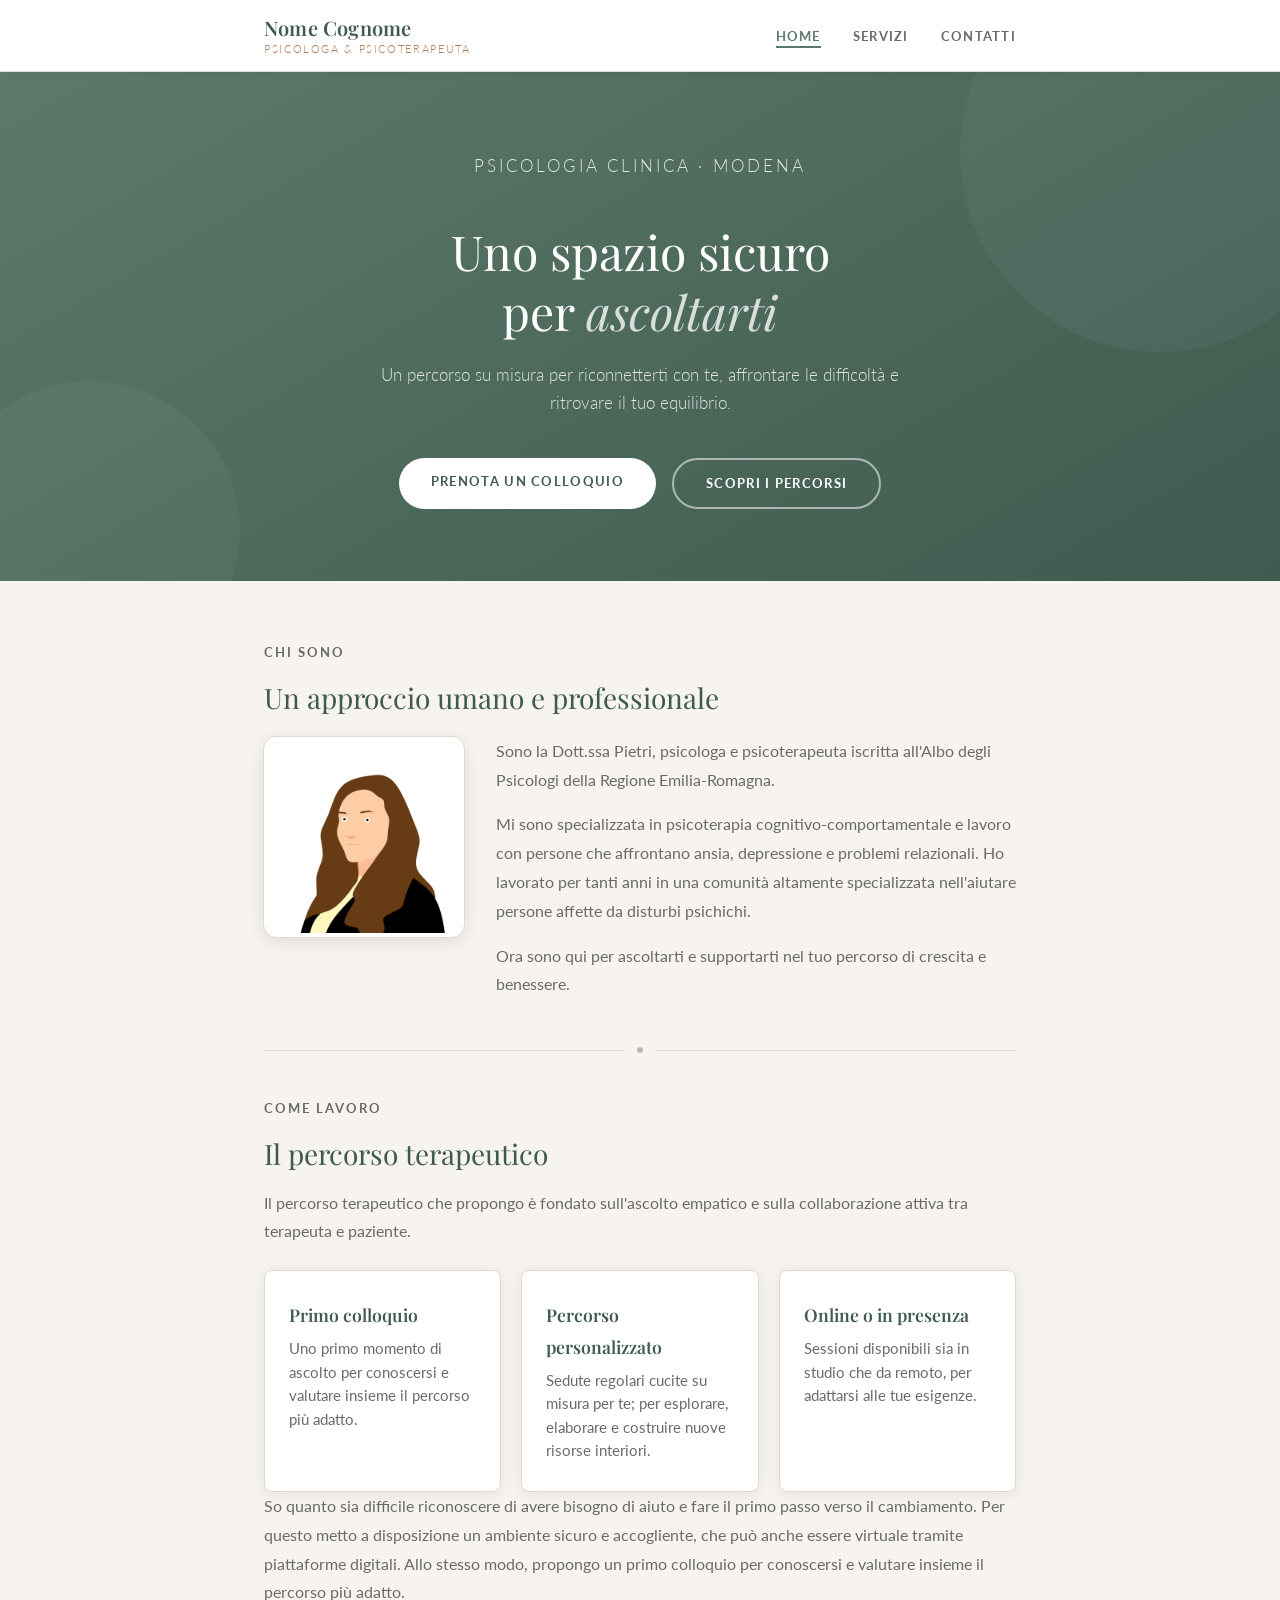
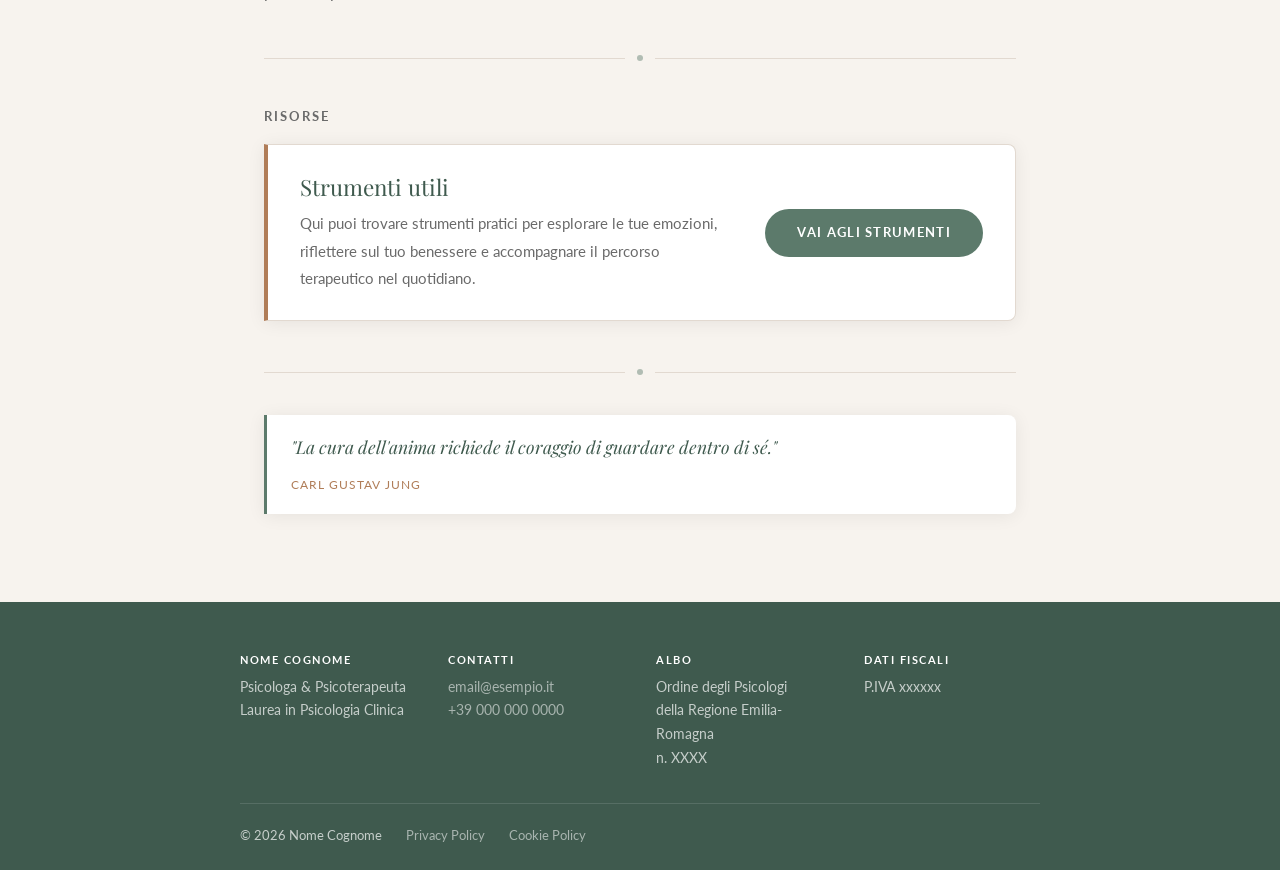
==== index.html @ 83c9af96 "Rename home.html to index.html for GitHub Pages compatibility Co-Authored-By: Claude Sonnet 4.6 <nor" ====
<!DOCTYPE html>
<html lang="it">
<head>
  <meta charset="UTF-8" />
  <meta name="viewport" content="width=device-width, initial-scale=1.0" />
  <title>Nome Cognome – Psicologa</title>
  <link rel="stylesheet" href="graphics/style.css" />
</head>
<body>

  <div id="site-header"></div>

  <!-- ═══════════ HERO ═══════════ -->
  <section class="hero">
    <div class="hero-inner">
      <p class="hero-eyebrow">Psicologia Clinica · Modena</p>
      <h1>Uno spazio sicuro<br>per <em>ascoltarti</em></h1>
      <p>Un percorso su misura per riconnetterti con te, affrontare le difficoltà e ritrovare il tuo equilibrio.</p>
      <div class="btn-group">
        <a href="contatti.html" class="btn btn-light">Prenota un colloquio</a>
        <a href="servizi.html"  class="btn btn-outline">Scopri i percorsi</a>
      </div>
    </div>
  </section>

  <!-- ═══════════ MAIN ═══════════ -->
  <main>

    <div class="section">
      <p class="section-label">Chi sono</p>
      <h2>Un approccio umano e professionale</h2>
      <div class="bio-layout">
        <div class="bio-photo">
          <img src="graphics/profilepic.jpg" alt="Nome Cognome – Psicologa" />
        </div>
        <div>
          <p>Sono la Dott.ssa Pietri, psicologa e psicoterapeuta iscritta all'Albo degli Psicologi della Regione Emilia-Romagna.</p>
          <p>Mi sono specializzata in psicoterapia cognitivo-comportamentale e lavoro con persone che affrontano ansia, depressione e problemi relazionali. Ho lavorato per tanti anni in una comunità altamente specializzata nell'aiutare persone affette da disturbi psichichi.</p>
          <p>Ora sono qui per ascoltarti e supportarti nel tuo percorso di crescita e benessere.</p>
        </div>
      </div>
    </div>

    <div class="divider"><span class="divider-dot"></span></div>

    <div class="section">
      <p class="section-label">Come lavoro</p>
      <h2>Il percorso terapeutico</h2>

      <p>Il percorso terapeutico che propongo è fondato sull'ascolto empatico e sulla collaborazione attiva tra terapeuta e paziente.</p>

      <div class="card-grid">
        <div class="card">
          <h3>Primo colloquio</h3>
          <p>Uno primo momento di ascolto per conoscersi e valutare insieme il percorso più adatto.</p>
        </div>
        <div class="card">
          <h3>Percorso personalizzato</h3>
          <p>Sedute regolari cucite su misura per te; per esplorare, elaborare e costruire nuove risorse interiori.</p>
        </div>
        <div class="card">
          <h3>Online o in presenza</h3>
          <p>Sessioni disponibili sia in studio che da remoto, per adattarsi alle tue esigenze.</p>
        </div>
      </div>

      <p>So quanto sia difficile riconoscere di avere bisogno di aiuto e fare il primo passo verso il cambiamento. Per questo metto a disposizione un ambiente sicuro e accogliente, che può anche essere virtuale tramite piattaforme digitali. Allo stesso modo, propongo un primo colloquio per conoscersi e valutare insieme il percorso più adatto.</p>
    </div>

    <div class="divider"><span class="divider-dot"></span></div>

    <div class="section">
      <p class="section-label">Risorse</p>
      <div class="highlight-box">
        <div class="highlight-box-text">
          <h2>Strumenti utili</h2>
          <p>Qui puoi trovare strumenti pratici per esplorare le tue emozioni, riflettere sul tuo benessere e accompagnare il percorso terapeutico nel quotidiano.</p>
        </div>
        <a href="utilities.html" class="btn btn-sage">Vai agli strumenti</a>
      </div>
    </div>

    <div class="divider"><span class="divider-dot"></span></div>

    <div class="quote">
      <p>"La cura dell'anima richiede il coraggio di guardare dentro di sé."</p>
      <cite>Carl Gustav Jung</cite>
    </div>

  </main>

  <div id="site-footer"></div>

  <script src="js/config.js" defer></script>
  <script src="js/main.js" defer></script>
</body>
</html>
---- graphics/style.css ----
/* ═══════════════════════════════════════════════
   IMPORT FONT  (Google Fonts)
═══════════════════════════════════════════════ */
@import url('https://fonts.googleapis.com/css2?family=Playfair+Display:ital,wght@0,400;0,600;1,400&family=Lato:wght@300;400;700&display=swap');

/* ═══════════════════════════════════════════════
   VARIABILI
═══════════════════════════════════════════════ */
:root {
  /* Colori */
  --sage:          #5C7A6B;
  --sage-dark:     #3F5A4E;
  --sage-light:    #EBF0EC;
  --terracotta:    #B07D58;
  --cream:         #F7F3EE;
  --white:         #FFFFFF;
  --dark:          #2B2B2B;
  --mid:           #6A6A6A;
  --border:        #E2D9D0;

  /* Font */
  --font-heading: 'Playfair Display', Georgia, serif;
  --font-body:    'Lato', 'Helvetica Neue', Arial, sans-serif;

  /* Layout */
  --max-w:   800px;
  --radius:  8px;
  --shadow:  0 2px 18px rgba(0, 0, 0, 0.07);
}

/* ═══════════════════════════════════════════════
   RESET & BASE
═══════════════════════════════════════════════ */
*, *::before, *::after {
  box-sizing: border-box;
  margin: 0;
  padding: 0;
}

html { scroll-behavior: smooth; }

body {
  font-family: var(--font-body);
  font-size: 1rem;
  line-height: 1.8;
  color: var(--dark);
  background-color: var(--cream);
  min-height: 100vh;
  display: flex;
  flex-direction: column;
}

img { max-width: 100%; height: auto; display: block; }

a {
  color: var(--sage-dark);
  transition: color 0.2s;
}
a:hover { color: var(--terracotta); }

/* ═══════════════════════════════════════════════
   HEADER
═══════════════════════════════════════════════ */
header {
  position: sticky;
  top: 0;
  z-index: 200;
  background: var(--white);
  border-bottom: 1px solid var(--border);
  box-shadow: 0 1px 10px rgba(0, 0, 0, 0.05);
}

.header-inner {
  display: flex;
  align-items: center;
  justify-content: space-between;
  max-width: var(--max-w);
  margin: 0 auto;
  padding: 1rem 1.5rem;
  position: relative;
}

.site-name {
  font-family: var(--font-heading);
  font-size: 1.25rem;
  font-weight: 600;
  text-decoration: none;
  color: var(--sage-dark);
  letter-spacing: 0.01em;
  line-height: 1.2;
}

.site-name .site-name-sub {
  display: block;
  font-family: var(--font-body);
  font-size: 0.68rem;
  font-weight: 300;
  letter-spacing: 0.15em;
  text-transform: uppercase;
  color: var(--terracotta);
  margin-top: 2px;
}

/* ═══════════════════════════════════════════════
   NAVIGAZIONE
═══════════════════════════════════════════════ */
.nav-toggle {
  display: none;
  background: none;
  border: none;
  cursor: pointer;
  color: var(--dark);
  font-size: 1.4rem;
  line-height: 1;
  padding: 0.3rem 0.5rem;
  border-radius: 4px;
  transition: background 0.2s;
}
.nav-toggle:hover { background: var(--sage-light); }

nav ul {
  list-style: none;
  display: flex;
  gap: 2rem;
}

nav a {
  text-decoration: none;
  color: var(--mid);
  font-size: 0.8rem;
  font-weight: 700;
  letter-spacing: 0.1em;
  text-transform: uppercase;
  padding-bottom: 2px;
  border-bottom: 2px solid transparent;
  transition: color 0.2s, border-color 0.2s;
}

nav a:hover {
  color: var(--sage);
  border-color: var(--sage-light);
}

nav a.active {
  color: var(--sage);
  border-color: var(--sage);
}

/* ═══════════════════════════════════════════════
   MOBILE NAV
═══════════════════════════════════════════════ */
@media (max-width: 620px) {
  .nav-toggle { display: block; }

  nav {
    display: none;
    position: absolute;
    top: 100%;
    left: 0;
    right: 0;
    background: var(--white);
    border-top: 1px solid var(--border);
    border-bottom: 2px solid var(--sage-light);
    box-shadow: 0 6px 20px rgba(0, 0, 0, 0.08);
  }

  nav.open { display: block; }

  nav ul {
    flex-direction: column;
    gap: 0;
  }

  nav ul li a {
    display: block;
    padding: 1rem 1.5rem;
    border-bottom: 1px solid var(--border);
    border-left: none;
  }

  nav ul li:last-child a { border-bottom: none; }
}

/* ═══════════════════════════════════════════════
   HERO
═══════════════════════════════════════════════ */
.hero {
  background: linear-gradient(150deg, var(--sage) 0%, var(--sage-dark) 100%);
  color: var(--white);
  padding: 5rem 1.5rem 4.5rem;
  text-align: center;
  position: relative;
  overflow: hidden;
}

/* Cerchi decorativi in CSS, senza immagini */
.hero::before,
.hero::after {
  content: '';
  position: absolute;
  border-radius: 50%;
  background: rgba(255, 255, 255, 0.04);
  pointer-events: none;
}
.hero::before {
  width: 400px;
  height: 400px;
  top: -120px;
  right: -80px;
}
.hero::after {
  width: 300px;
  height: 300px;
  bottom: -100px;
  left: -60px;
}

.hero-inner {
  max-width: var(--max-w);
  margin: 0 auto;
  position: relative;
  z-index: 1;
}

.hero-eyebrow {
  display: inline-block;
  font-size: 0.72rem;
  font-weight: 700;
  letter-spacing: 0.18em;
  text-transform: uppercase;
  color: rgba(255, 255, 255, 0.65);
  margin-bottom: 1rem;
}

.hero h1 {
  font-family: var(--font-heading);
  font-size: clamp(2rem, 5vw, 3rem);
  font-weight: 400;
  line-height: 1.25;
  margin-bottom: 1.25rem;
  color: var(--white);
}

.hero h1 em {
  font-style: italic;
  color: rgba(255, 255, 255, 0.78);
}

.hero p {
  font-size: 1.05rem;
  font-weight: 300;
  line-height: 1.7;
  color: rgba(255, 255, 255, 0.82);
  max-width: 520px;
  margin: 0 auto 2.5rem;
}

/* Bottoni */
.btn-group {
  display: flex;
  gap: 1rem;
  justify-content: center;
  flex-wrap: wrap;
}

.btn {
  display: inline-block;
  padding: 0.75rem 2rem;
  border-radius: 50px;
  font-family: var(--font-body);
  font-size: 0.82rem;
  font-weight: 700;
  letter-spacing: 0.1em;
  text-transform: uppercase;
  text-decoration: none;
  transition: transform 0.2s, box-shadow 0.2s, background 0.2s;
}
.btn:hover {
  transform: translateY(-2px);
  box-shadow: 0 6px 20px rgba(0, 0, 0, 0.18);
}

.btn-light {
  background: var(--white);
  color: var(--sage-dark);
}
.btn-light:hover { color: var(--sage-dark); background: var(--cream); }

.btn-outline {
  background: transparent;
  color: var(--white);
  border: 2px solid rgba(255, 255, 255, 0.55);
}
.btn-outline:hover { color: var(--white); border-color: var(--white); }

/* ═══════════════════════════════════════════════
   MAIN CONTENT
═══════════════════════════════════════════════ */
main {
  flex: 1;
  padding: 3.5rem 1.5rem;
  max-width: var(--max-w);
  width: 100%;
  margin: 0 auto;
}

/* Sezione */
.section { margin-bottom: 3rem; }

.section-label {
  display: inline-block;
  font-size: 0.8rem;
  font-weight: 700;
  letter-spacing: 0.16em;
  text-transform: uppercase;
  color: var(--terracotta);
  margin-bottom: 0.4rem;
}

.section h2 {
  font-family: var(--font-heading);
  font-size: 1.75rem;
  font-weight: 400;
  line-height: 1.3;
  color: var(--sage-dark);
  margin-bottom: 1rem;
}

.section p {
  color: var(--mid);
  margin-bottom: 1rem;
}

.section p:last-child { margin-bottom: 0; }

/* Divisore decorativo */
.divider {
  display: flex;
  align-items: center;
  gap: 0.75rem;
  margin: 2.5rem 0;
}

.divider::before,
.divider::after {
  content: '';
  flex: 1;
  height: 1px;
  background: var(--border);
}

.divider-dot {
  width: 6px;
  height: 6px;
  border-radius: 50%;
  background: var(--sage);
  opacity: 0.45;
}

/* Card griglia */
.card-grid {
  display: grid;
  grid-template-columns: repeat(auto-fit, minmax(210px, 1fr));
  gap: 1.25rem;
  margin-top: 1.5rem;
}

.card {
  background: var(--white);
  border: 1px solid var(--border);
  border-radius: var(--radius);
  padding: 1.75rem 1.5rem;
  box-shadow: var(--shadow);
  transition: transform 0.2s, box-shadow 0.2s;
}

.card:hover {
  transform: translateY(-3px);
  box-shadow: 0 6px 24px rgba(0, 0, 0, 0.1);
}

.card-icon {
  font-size: 1.6rem;
  margin-bottom: 0.75rem;
  line-height: 1;
}

.card h3 {
  font-family: var(--font-heading);
  font-size: 1.1rem;
  font-weight: 600;
  color: var(--sage-dark);
  margin-bottom: 0.4rem;
}

.card p {
  color: var(--mid);
  font-size: 0.92rem;
  line-height: 1.6;
  margin-bottom: 0;
}

/* Quote / citazione */
.quote {
  border-left: 3px solid var(--sage);
  margin: 2rem 0;
  padding: 1rem 1.5rem;
  background: var(--white);
  border-radius: 0 var(--radius) var(--radius) 0;
  box-shadow: var(--shadow);
}

.quote p {
  font-family: var(--font-heading);
  font-size: 1.1rem;
  font-style: italic;
  color: var(--sage-dark);
  margin-bottom: 0.4rem;
}

.quote cite {
  font-size: 0.78rem;
  letter-spacing: 0.08em;
  color: var(--terracotta);
  text-transform: uppercase;
  font-style: normal;
}

/* ═══════════════════════════════════════════════
   FOOTER
═══════════════════════════════════════════════ */
footer {
  background: var(--sage-dark);
  color: rgba(255, 255, 255, 0.7);
  font-size: 0.85rem;
  line-height: 1.75;
  padding: 3rem 1.5rem 1.5rem;
}

.footer-grid {
  display: grid;
  grid-template-columns: repeat(auto-fit, minmax(160px, 1fr));
  gap: 2rem;
  max-width: var(--max-w);
  margin: 0 auto 2rem;
}

.footer-grid strong {
  display: block;
  margin-bottom: 0.4rem;
  color: var(--white);
  font-size: 0.68rem;
  font-weight: 700;
  letter-spacing: 0.14em;
  text-transform: uppercase;
}

.footer-bottom {
  max-width: var(--max-w);
  margin: 0 auto;
  border-top: 1px solid rgba(255, 255, 255, 0.12);
  padding-top: 1.25rem;
  display: flex;
  flex-wrap: wrap;
  gap: 0.4rem 1.5rem;
  align-items: center;
  font-size: 0.8rem;
}

footer a {
  color: rgba(255, 255, 255, 0.55);
  text-decoration: none;
}
footer a:hover { color: var(--white); }

/* ═══════════════════════════════════════════════
   BIO CON FOTO  (sezione Chi sono)
═══════════════════════════════════════════════ */
.bio-layout {
  display: grid;
  grid-template-columns: 200px 1fr;
  gap: 2rem;
  align-items: start;
  margin-top: 1.25rem;
}

.bio-photo img {
  width: 100%;
  border-radius: 12px;
  box-shadow: 0 4px 20px rgba(0, 0, 0, 0.1);
  border: 4px solid var(--white);
  outline: 1px solid var(--border);
  display: block;
}

@media (max-width: 580px) {
  .bio-layout {
    grid-template-columns: 1fr;
  }
  .bio-photo {
    max-width: 160px;
    margin: 0 auto;
  }
}

/* ═══════════════════════════════════════════════
   HIGHLIGHT BOX  (strumenti utili e simili)
═══════════════════════════════════════════════ */
.highlight-box {
  background: var(--white);
  border: 1px solid var(--border);
  border-left: 4px solid var(--terracotta);
  border-radius: 0 var(--radius) var(--radius) 0;
  padding: 1.75rem 2rem;
  box-shadow: var(--shadow);
  display: flex;
  align-items: center;
  justify-content: space-between;
  gap: 1.5rem 2rem;
  flex-wrap: wrap;
}

.highlight-box-text { flex: 1; min-width: 200px; }

.highlight-box-text .section-label { margin-bottom: 0.3rem; }

.highlight-box-text h2 {
  font-family: var(--font-heading);
  font-size: 1.4rem;
  font-weight: 400;
  color: var(--sage-dark);
  margin-bottom: 0.5rem;
}

.highlight-box-text p {
  color: var(--mid);
  font-size: 0.95rem;
  margin: 0;
}

/* ═══════════════════════════════════════════════
   PAGE HEADER  (pagine interne — no hero grande)
═══════════════════════════════════════════════ */
.page-header {
  background: linear-gradient(150deg, var(--sage) 0%, var(--sage-dark) 100%);
  color: var(--white);
  padding: 3rem 1.5rem 2.5rem;
  text-align: center;
}

.page-header-inner {
  max-width: var(--max-w);
  margin: 0 auto;
}

.page-header .hero-eyebrow {
  color: rgba(255, 255, 255, 0.6);
  margin-bottom: 0.6rem;
}

.page-header h1 {
  font-family: var(--font-heading);
  font-size: clamp(1.7rem, 4vw, 2.4rem);
  font-weight: 400;
  color: var(--white);
  line-height: 1.25;
  margin-bottom: 0.6rem;
}

.page-header p {
  color: rgba(255, 255, 255, 0.72);
  font-size: 0.98rem;
  font-weight: 300;
  max-width: 480px;
  margin: 0 auto;
}

/* ═══════════════════════════════════════════════
   CONTATTI — layout a due colonne
═══════════════════════════════════════════════ */
.contact-layout {
  display: grid;
  grid-template-columns: 1fr 1.5fr;
  gap: 3rem;
  align-items: start;
}

.contact-block { margin-bottom: 2.5rem; }
.contact-block:last-child { margin-bottom: 0; }

.contact-block h2 {
  font-family: var(--font-heading);
  font-size: 1.3rem;
  font-weight: 400;
  color: var(--sage-dark);
  margin-bottom: 1.25rem;
}

.contact-item {
  display: flex;
  gap: 1rem;
  align-items: flex-start;
  margin-bottom: 1.25rem;
}
.contact-item:last-child { margin-bottom: 0; }

.contact-icon {
  width: 2.4rem;
  height: 2.4rem;
  border-radius: 50%;
  background: var(--sage-light);
  display: flex;
  align-items: center;
  justify-content: center;
  flex-shrink: 0;
  font-size: 1rem;
  color: var(--sage-dark);
}

.contact-body strong {
  display: block;
  font-size: 0.68rem;
  font-weight: 700;
  letter-spacing: 0.13em;
  text-transform: uppercase;
  color: var(--terracotta);
  margin-bottom: 0.15rem;
}

.contact-body a {
  color: var(--dark);
  text-decoration: none;
  font-size: 1rem;
  line-height: 1.5;
}
.contact-body a:hover { color: var(--sage-dark); }

.contact-body span {
  color: var(--dark);
  font-size: 1rem;
  line-height: 1.5;
  display: block;
}

/* Tabella orari */
.hours-list {
  list-style: none;
  font-size: 0.92rem;
}

.hours-list li {
  display: flex;
  justify-content: space-between;
  align-items: center;
  padding: 0.45rem 0;
  border-bottom: 1px solid var(--border);
  color: var(--mid);
}
.hours-list li:last-child { border-bottom: none; }

.hours-list li .day {
  color: var(--dark);
  font-weight: 700;
}

.hours-list li .closed {
  color: var(--border);
  font-style: italic;
}

/* Mappa */
.map-wrap {
  border-radius: var(--radius);
  overflow: hidden;
  border: 1px solid var(--border);
  box-shadow: var(--shadow);
  position: sticky;
  top: 5rem;
}

.map-wrap iframe {
  display: block;
  width: 100%;
  height: 420px;
  border: none;
}

/* Nota sotto la mappa */
.map-note {
  padding: 0.75rem 1rem;
  background: var(--white);
  font-size: 0.8rem;
  color: var(--mid);
  border-top: 1px solid var(--border);
  line-height: 1.5;
}

.map-note a { color: var(--sage-dark); }

/* ═══════════════════════════════════════════════
   SERVIZI — card dettagliate
═══════════════════════════════════════════════ */
.service-grid {
  display: grid;
  grid-template-columns: repeat(auto-fit, minmax(300px, 1fr));
  gap: 1.5rem;
  margin-top: 1.75rem;
}

.service-card {
  background: var(--white);
  border: 1px solid var(--border);
  border-radius: var(--radius);
  box-shadow: var(--shadow);
  display: flex;
  flex-direction: column;
  transition: transform 0.2s, box-shadow 0.2s;
  overflow: hidden;
}

.service-card:hover {
  transform: translateY(-3px);
  box-shadow: 0 8px 28px rgba(0, 0, 0, 0.1);
}

/* Banda colorata in cima alla card */
.service-card-top {
  background: linear-gradient(135deg, var(--sage) 0%, var(--sage-dark) 100%);
  padding: 1.5rem 1.5rem 1.25rem;
}

.service-card-icon {
  font-size: 1.8rem;
  line-height: 1;
  margin-bottom: 0.6rem;
}

.service-card-top h3 {
  font-family: var(--font-heading);
  font-size: 1.2rem;
  font-weight: 600;
  color: var(--white);
  margin-bottom: 0;
}

/* Corpo della card */
.service-card-body {
  padding: 1.25rem 1.5rem;
  flex: 1;
  display: flex;
  flex-direction: column;
  gap: 1rem;
}

.service-card-body p {
  color: var(--mid);
  font-size: 0.94rem;
  line-height: 1.7;
  margin: 0;
  flex: 1;
}

/* Tags
   Per aggiungere un tag: <span class="tag tag--[forma] tag--[colore]">
   Forme:  tag--pill (categoria persone)  |  tag--rect (categoria modalità)
   Colori: tag--sage  |  tag--rose  |  tag--amber
   I colori sono riutilizzabili tra categorie diverse. */
.service-tags {
  display: flex;
  flex-wrap: wrap;
  gap: 0.4rem;
}

.tag {
  display: inline-block;
  font-size: 0.68rem;
  font-weight: 700;
  letter-spacing: 0.1em;
  text-transform: uppercase;
  padding: 0.2rem 0.65rem;
}

/* Forme */
.tag--pill { border-radius: 50px; }
.tag--rect { border-radius: 4px; }

/* Colori */
.tag--sage  { background: var(--sage-light); color: var(--sage-dark); }
.tag--rose  { background: #EDE0EC;           color: #7A3D6B; }
.tag--amber { background: #F5EBE0;           color: var(--terracotta); }

/* Filtri servizi */
.service-filters {
  display: flex;
  flex-wrap: wrap;
  gap: 1.5rem;
  margin-bottom: 2rem;
}

.filter-group {
  display: flex;
  flex-direction: column;
  gap: 0.5rem;
}

.filter-label {
  font-size: 0.65rem;
  font-weight: 700;
  letter-spacing: 0.12em;
  text-transform: uppercase;
  color: var(--sage-dark);
  opacity: 0.55;
}

.filter-buttons {
  display: flex;
  flex-wrap: wrap;
  gap: 0.35rem;
}

.filter-btn {
  font-size: 0.68rem;
  font-weight: 700;
  letter-spacing: 0.1em;
  text-transform: uppercase;
  padding: 0.25rem 0.75rem;
  border: none;
  cursor: pointer;
  opacity: 0.3;
  transition: opacity 0.15s;
}

.filter-btn.active { opacity: 1; }

/* Striscia metadati in fondo */
.service-meta {
  display: flex;
  flex-wrap: wrap;
  gap: 0.5rem 1.25rem;
  padding: 0.9rem 1.5rem;
  border-top: 1px solid var(--border);
  background: var(--cream);
}

.service-meta-item {
  font-size: 0.78rem;
  color: var(--mid);
  display: flex;
  align-items: center;
  gap: 0.3rem;
}

.service-meta-item strong {
  color: var(--dark);
  font-weight: 700;
}

/* Sezione CTA finale */
.cta-section {
  background: var(--sage-light);
  border: 1px solid var(--border);
  border-radius: var(--radius);
  padding: 2.5rem 2rem;
  text-align: center;
  margin-top: 3rem;
}

.cta-section h2 {
  font-family: var(--font-heading);
  font-size: 1.6rem;
  font-weight: 400;
  color: var(--sage-dark);
  margin-bottom: 0.75rem;
}

.cta-section p {
  color: var(--mid);
  margin-bottom: 1.5rem;
  max-width: 460px;
  margin-left: auto;
  margin-right: auto;
}

.btn-sage {
  background: var(--sage);
  color: var(--white);
}
.btn-sage:hover {
  background: var(--sage-dark);
  color: var(--white);
}

/* ═══════════════════════════════════════════════
   RESPONSIVE PICCOLI AGGIUSTAMENTI
═══════════════════════════════════════════════ */
@media (max-width: 620px) {
  .contact-layout {
    grid-template-columns: 1fr;
    gap: 2rem;
  }

  .map-wrap { position: static; }
  .map-wrap iframe { height: 280px; }
}

@media (max-width: 480px) {
  .hero        { padding: 3.5rem 1.25rem 3rem; }
  .page-header { padding: 2.5rem 1.25rem 2rem; }
  main         { padding: 2.5rem 1.25rem; }
  footer       { padding: 2.5rem 1.25rem 1.25rem; }

  .section h2  { font-size: 1.5rem; }
}

/* ═══════════════════════════════════════════════
   MOOD METER  (utilities.html)
═══════════════════════════════════════════════ */

/* Barra controlli */
.mm-controls {
  display: flex;
  align-items: center;
  justify-content: space-between;
  flex-wrap: wrap;
  gap: 0.75rem;
  margin: 1.25rem 0 0.5rem;
}

.mm-ctrl-group {
  display: flex;
  align-items: center;
  gap: 0.4rem;
}

.mm-ctrl-btn {
  display: inline-flex;
  align-items: center;
  justify-content: center;
  height: 2.1rem;
  min-width: 2.1rem;
  padding: 0 0.75rem;
  border: 1px solid var(--border);
  border-radius: var(--radius);
  background: var(--white);
  color: var(--dark);
  font-family: var(--font-body);
  font-size: 0.85rem;
  font-weight: 600;
  cursor: pointer;
  transition: background 0.15s, color 0.15s, border-color 0.15s;
  user-select: none;
}

.mm-ctrl-btn:hover {
  background: var(--sage-light);
  border-color: var(--sage);
  color: var(--sage-dark);
}

.mm-ctrl-btn.active {
  background: var(--sage);
  border-color: var(--sage-dark);
  color: var(--white);
}

.mm-hint {
  font-size: 0.78rem;
  color: var(--mid);
  font-style: italic;
}

/* Etichette asse */
.mm-axis-row {
  display: flex;
  align-items: center;
  justify-content: space-between;
  font-size: 0.72rem;
  color: var(--mid);
  letter-spacing: 0.06em;
  text-transform: uppercase;
  margin-bottom: 0.35rem;
}

.mm-axis-note {
  font-size: 0.68rem;
  color: var(--mid);
  margin-top: 0.4rem;
}

/* Stage — viewport pan/zoom */
.mm-stage-wrap {
  width: 100%;
  height: 62vw;
  max-height: 68vh;
  min-height: 260px;
  overflow: hidden;
  border-radius: var(--radius);
  border: 1px solid var(--border);
  box-shadow: var(--shadow);
  cursor: grab;
  touch-action: none;
  position: relative;
  background: var(--cream);
}

.mm-stage-wrap:active { cursor: grabbing; }

.mm-stage {
  position: absolute;
  top: 0;
  left: 0;
  transform-origin: 0 0;
  will-change: transform;
}

/* Griglia 10×10 */
.mm-grid {
  display: grid;
  grid-template-columns: repeat(10, 72px);
  grid-template-rows:    repeat(10, 72px);
  gap: 2px;
}

/* Singola cella */
.mm-cell {
  width: 72px;
  height: 72px;
  display: flex;
  align-items: center;
  justify-content: center;
  text-align: center;
  padding: 4px;
  border-radius: 4px;
  cursor: pointer;
  transition: filter 0.15s, transform 0.15s;
  box-sizing: border-box;
}

.mm-cell:hover {
  filter: brightness(1.12);
  transform: scale(1.07);
  z-index: 2;
  position: relative;
}

.mm-cell-name {
  font-family: var(--font-body);
  font-size: 0.58rem;
  font-weight: 700;
  letter-spacing: 0.01em;
  line-height: 1.2;
  color: rgba(255, 255, 255, 0.93);
  text-shadow: 0 1px 2px rgba(0, 0, 0, 0.28);
  pointer-events: none;
  word-break: break-word;
  hyphens: auto;
}

/* Legenda quadranti */
.mm-legend {
  display: grid;
  grid-template-columns: 1fr 1fr;
  gap: 0.5rem;
  margin-top: 1rem;
  font-size: 0.8rem;
}

.mm-legend-item {
  display: flex;
  align-items: center;
  gap: 0.5rem;
  color: var(--mid);
}

.mm-legend-swatch {
  width: 14px;
  height: 14px;
  border-radius: 3px;
  flex-shrink: 0;
}

.mm-legend-swatch-red    { background: linear-gradient(135deg, rgb(228,124,118) 0%, rgb(200, 40, 30) 100%); }
.mm-legend-swatch-yellow { background: linear-gradient(135deg, rgb(238,196, 94) 0%, rgb(230,170, 25) 100%); }
.mm-legend-swatch-blue   { background: linear-gradient(135deg, rgb(112,133,196) 0%, rgb( 50, 80,170) 100%); }
.mm-legend-swatch-green  { background: linear-gradient(135deg, rgb(108,175,129) 0%, rgb( 45,140, 75) 100%); }

/* ── Modale ── */
.mm-modal-overlay {
  display: none;
  position: fixed;
  inset: 0;
  background: rgba(0, 0, 0, 0.48);
  z-index: 900;
  align-items: center;
  justify-content: center;
  padding: 1.5rem;
}

.mm-modal-overlay.open { display: flex; }

.mm-modal {
  background: var(--white);
  border-radius: var(--radius);
  box-shadow: 0 12px 40px rgba(0, 0, 0, 0.22);
  max-width: 420px;
  width: 100%;
  overflow: hidden;
  animation: mmFadeUp 0.2s ease;
}

@keyframes mmFadeUp {
  from { opacity: 0; transform: translateY(14px); }
  to   { opacity: 1; transform: translateY(0); }
}

.mm-modal-header {
  padding: 1.25rem 1.5rem;
  display: flex;
  align-items: center;
  justify-content: space-between;
  gap: 1rem;
}

.mm-modal-header h3 {
  font-family: var(--font-heading);
  font-size: 1.3rem;
  font-weight: 600;
  color: var(--white);
  margin: 0;
  text-shadow: 0 1px 3px rgba(0, 0, 0, 0.2);
}

.mm-modal-close {
  background: rgba(255, 255, 255, 0.2);
  border: none;
  border-radius: 50%;
  width: 2rem;
  height: 2rem;
  cursor: pointer;
  font-size: 1rem;
  color: var(--white);
  display: flex;
  align-items: center;
  justify-content: center;
  flex-shrink: 0;
  transition: background 0.15s;
}

.mm-modal-close:hover { background: rgba(255, 255, 255, 0.35); }

.mm-modal-body {
  padding: 1.5rem;
}

.mm-modal-body p {
  color: var(--mid);
  font-size: 0.95rem;
  line-height: 1.75;
  margin: 0;
}

@media (max-width: 580px) {
  .mm-legend { grid-template-columns: 1fr; }
  .mm-hint   { display: none; }
}

/* ═══════════════════════════════════════════════
   RESPIRAZIONE GUIDATA  (utilities.html)
═══════════════════════════════════════════════ */

.breath-wrapper {
  display: flex;
  flex-direction: column;
  align-items: center;
  gap: 1.5rem;
  padding: 1.5rem 0 0.5rem;
}

/* Selezione pattern */
.breath-pattern-group {
  display: flex;
  gap: 0.5rem;
  flex-wrap: wrap;
  justify-content: center;
}

.breath-pattern-btn {
  font-size: 0.72rem;
  font-weight: 700;
  letter-spacing: 0.08em;
  text-transform: uppercase;
  padding: 0.35rem 1rem;
  border-radius: 50px;
  border: 1.5px solid var(--sage);
  background: transparent;
  color: var(--sage-dark);
  cursor: pointer;
  opacity: 0.45;
  transition: opacity 0.15s, background 0.15s;
}

.breath-pattern-btn.active {
  background: var(--sage-light);
  opacity: 1;
}

.breath-desc {
  font-size: 0.85rem;
  color: var(--mid);
  text-align: center;
  max-width: 320px;
  line-height: 1.6;
  background: var(--sage-light);
  border-radius: var(--radius);
  padding: 0.6rem 1rem;
}

/* Stage */
.breath-stage {
  position: relative;
  width: 220px;
  height: 220px;
  display: flex;
  align-items: center;
  justify-content: center;
}

/* Anello esterno pulsante */
.breath-ring {
  position: absolute;
  inset: 0;
  border-radius: 50%;
  border: 2px solid var(--sage);
  opacity: 0.2;
  transform: scale(1);
  transition: transform 0s, opacity 0s;
}

/* Cerchio principale */
.breath-circle {
  position: relative;
  z-index: 1;
  width: 120px;
  height: 120px;
  border-radius: 50%;
  background: var(--sage-light);
  display: flex;
  align-items: center;
  justify-content: center;
  transform: scale(1);
  transition: transform 0s ease-in-out, background 0.4s;
}

.breath-circle span {
  font-size: 0.8rem;
  font-weight: 700;
  letter-spacing: 0.08em;
  text-transform: uppercase;
  color: var(--sage-dark);
}

/* Testo istruzione */
.breath-instruction {
  font-size: 0.95rem;
  color: var(--mid);
  text-align: center;
  min-height: 1.5em;
}

/* Contatore cicli */
.breath-cycles {
  font-size: 0.75rem;
  color: var(--sage);
  letter-spacing: 0.06em;
  min-height: 1.2em;
}

/* ═══════════════════════════════════════════════
   TERMOMETRO DELL'ANSIA  (utilities.html)
═══════════════════════════════════════════════ */

.therm-wrapper {
  max-width: 560px;
}

.therm-layout {
  display: flex;
  align-items: flex-end;
  gap: 1.25rem;
  margin-bottom: 1.25rem;
}

/* Termometro grafico */
.therm-graphic {
  display: flex;
  flex-direction: column;
  align-items: center;
  flex-shrink: 0;
}

.therm-tube {
  width: 22px;
  height: 308px; /* fallback — overridden by JS based on level count */
  background: #EDE8E2;
  border-radius: 11px 11px 0 0;
  position: relative;
  overflow: hidden;
}

.therm-fill {
  position: absolute;
  bottom: 0;
  left: 0;
  right: 0;
  height: 0%;
  background: #4DA87A;
  transition: height 0.6s ease, background-color 0.5s ease;
}

.therm-bulb {
  width: 40px;
  height: 40px;
  border-radius: 50%;
  background: #EDE8E2;
  margin-top: -8px;
  transition: background-color 0.5s ease;
}

/* Lista livelli */
.therm-levels {
  display: flex;
  flex-direction: column-reverse; /* 0 in basso, 10 in cima */
}

.therm-level-btn {
  display: flex;
  align-items: center;
  gap: 0.6rem;
  height: 28px;
  padding: 0 0.6rem;
  border: none;
  background: transparent;
  cursor: pointer;
  border-radius: 4px;
  width: 100%;
  transition: background 0.12s;
}

.therm-level-btn:hover { background: #EDE8E2; }

.therm-level-num {
  font-size: 0.72rem;
  font-weight: 700;
  width: 1.1rem;
  text-align: right;
  flex-shrink: 0;
  color: var(--mid);
  transition: color 0.3s;
}

.therm-level-label {
  font-size: 0.8rem;
  color: var(--mid);
  transition: color 0.3s;
}

.therm-level-btn.active .therm-level-label {
  font-weight: 700;
}

/* Pannello descrizione */
.therm-info {
  background: var(--sage-light);
  border-radius: var(--radius);
  padding: 1.25rem 1.5rem;
  min-height: 90px;
  transition: background-color 0.5s ease;
}

.therm-info-title {
  font-family: var(--font-heading);
  font-size: 1.1rem;
  font-weight: 600;
  margin-bottom: 0.6rem;
}

.therm-info-body {
  font-size: 0.88rem;
  color: var(--mid);
  line-height: 1.65;
  margin-bottom: 0.25rem;
}

.therm-hint {
  font-size: 0.9rem;
  color: var(--mid);
  font-style: italic;
  margin: 0;
}
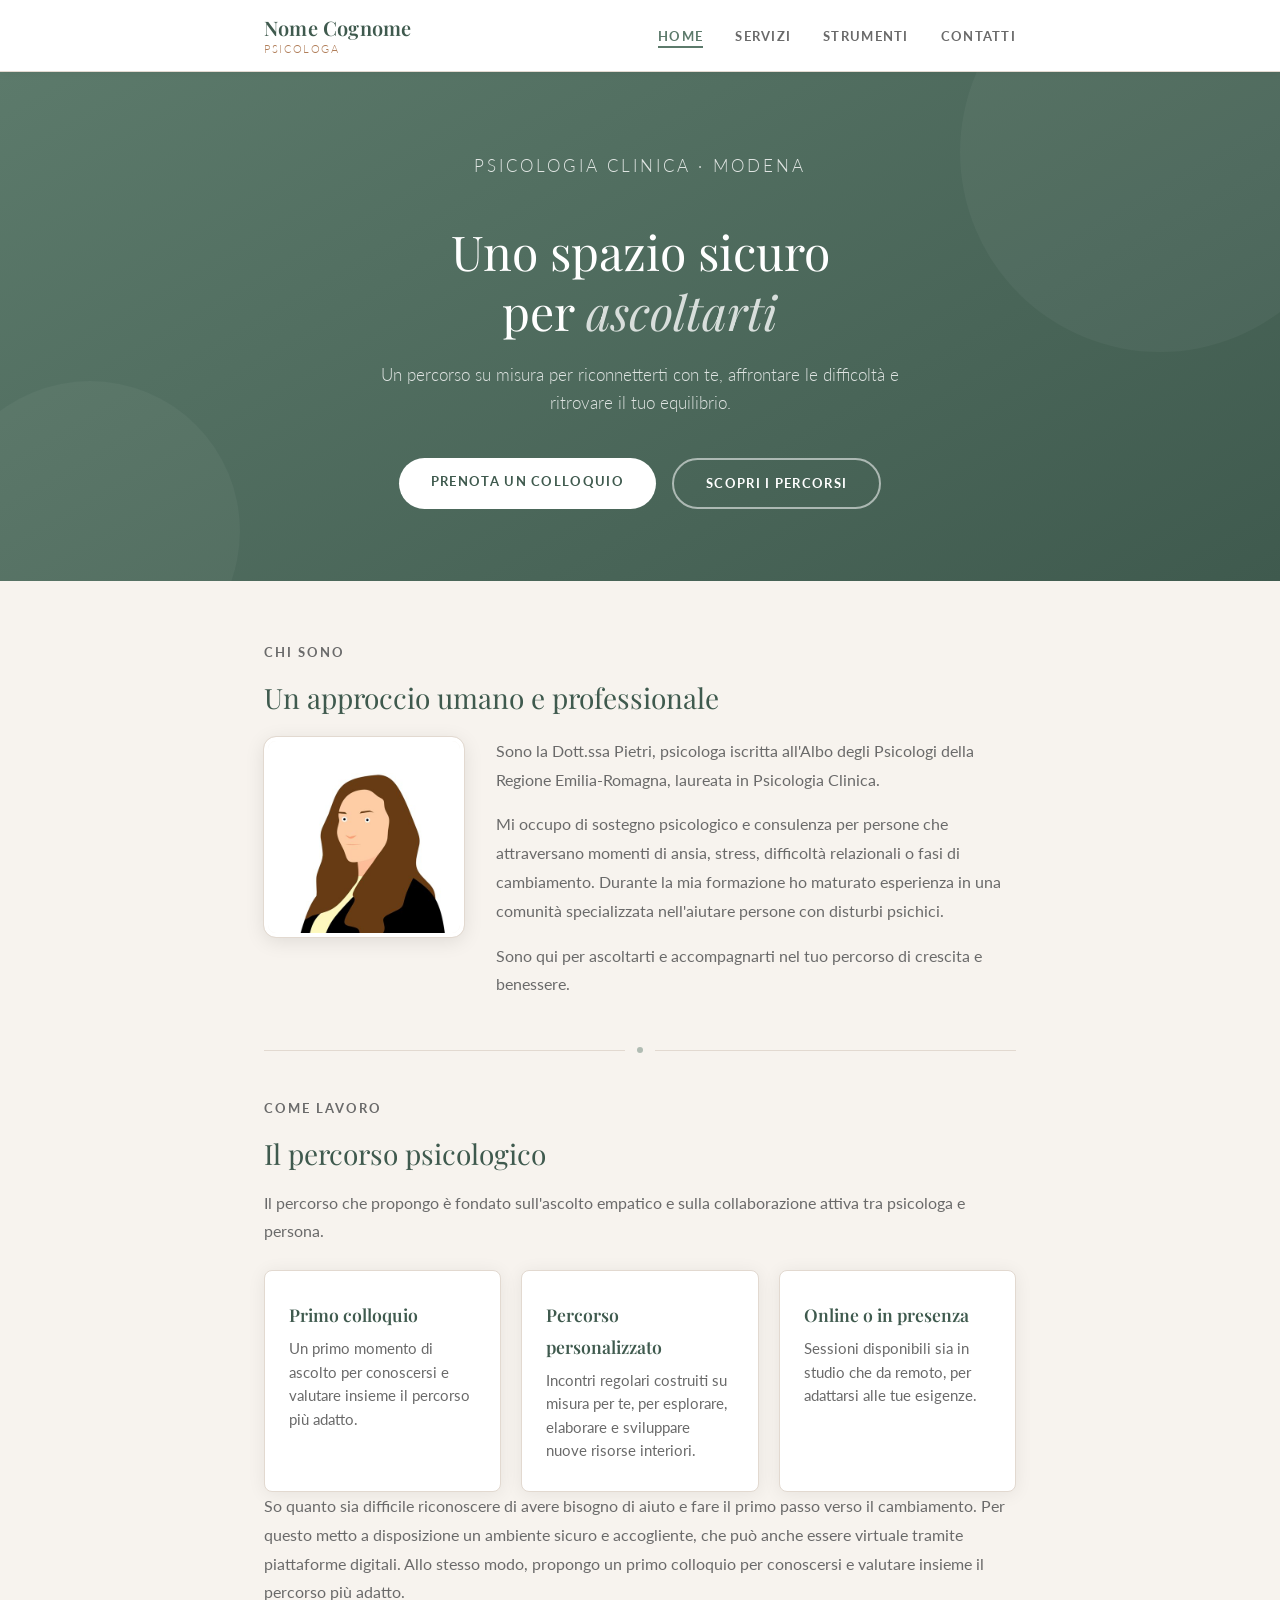
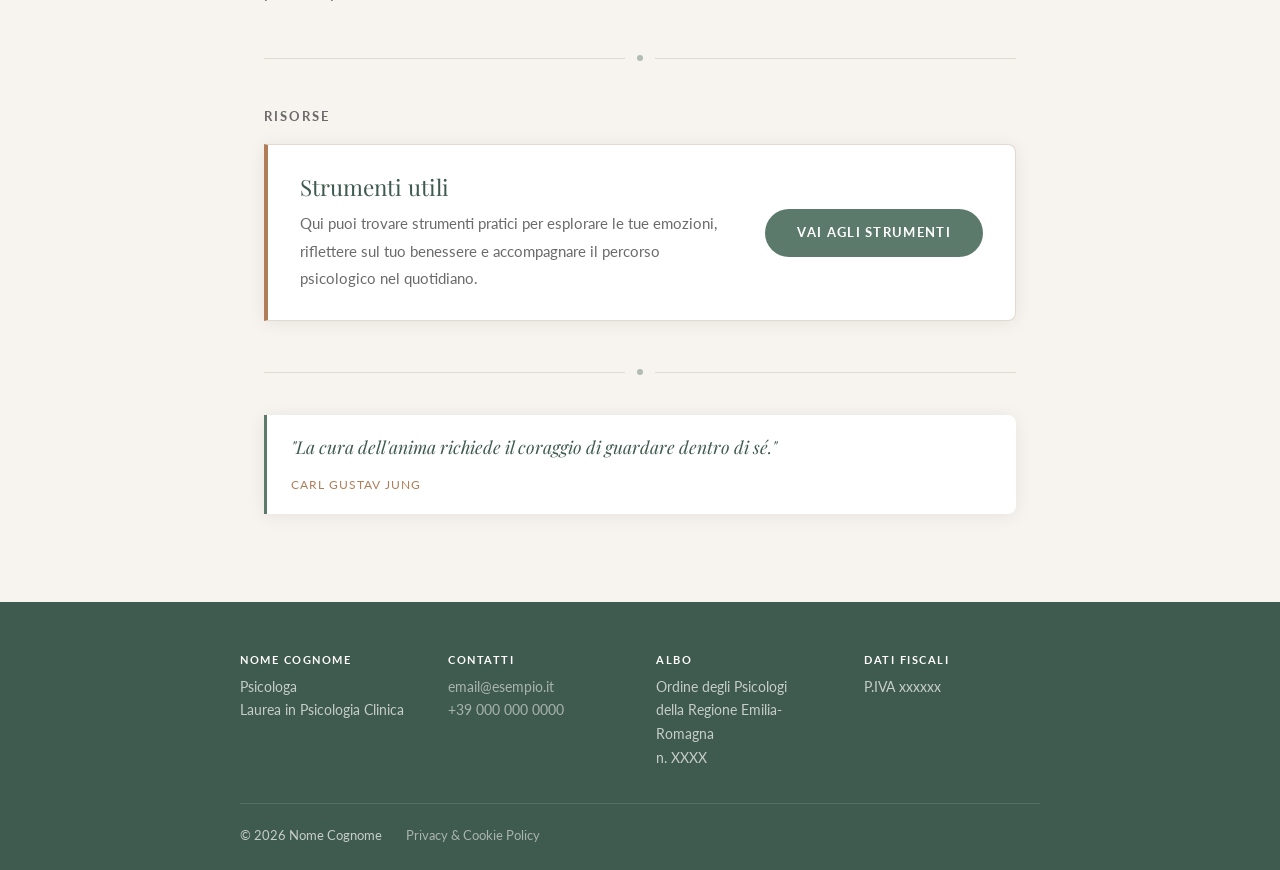
==== commit ff0014f3: "fixes" ====
--- a/index.html
+++ b/index.html
@@ -4,6 +4,9 @@
   <meta charset="UTF-8" />
   <meta name="viewport" content="width=device-width, initial-scale=1.0" />
   <title>Nome Cognome – Psicologa</title>
+  <link rel="preconnect" href="https://fonts.googleapis.com" />
+  <link rel="preconnect" href="https://fonts.gstatic.com" crossorigin />
+  <link rel="stylesheet" href="https://fonts.googleapis.com/css2?family=Playfair+Display:ital,wght@0,400;0,600;1,400&family=Lato:wght@300;400;700&display=swap" />
   <link rel="stylesheet" href="graphics/style.css" />
 </head>
 <body>
@@ -13,7 +16,7 @@
   <!-- ═══════════ HERO ═══════════ -->
   <section class="hero">
     <div class="hero-inner">
-      <p class="hero-eyebrow">Psicologia Clinica · Modena</p>
+      <p class="hero-eyebrow" data-cfg="hero_eyebrow">Psicologia Clinica · Modena</p>
       <h1>Uno spazio sicuro<br>per <em>ascoltarti</em></h1>
       <p>Un percorso su misura per riconnetterti con te, affrontare le difficoltà e ritrovare il tuo equilibrio.</p>
       <div class="btn-group">
@@ -31,12 +34,12 @@
       <h2>Un approccio umano e professionale</h2>
       <div class="bio-layout">
         <div class="bio-photo">
-          <img src="graphics/profilepic.jpg" alt="Nome Cognome – Psicologa" />
+          <img src="graphics/profilepic.jpg" alt="Nome Cognome – Psicologa" data-cfg-alt="name" width="480" height="480" decoding="async" />
         </div>
         <div>
-          <p>Sono la Dott.ssa Pietri, psicologa e psicoterapeuta iscritta all'Albo degli Psicologi della Regione Emilia-Romagna.</p>
-          <p>Mi sono specializzata in psicoterapia cognitivo-comportamentale e lavoro con persone che affrontano ansia, depressione e problemi relazionali. Ho lavorato per tanti anni in una comunità altamente specializzata nell'aiutare persone affette da disturbi psichichi.</p>
-          <p>Ora sono qui per ascoltarti e supportarti nel tuo percorso di crescita e benessere.</p>
+          <p>Sono la <span data-cfg="short_name">Dott.ssa Pietri</span>, psicologa iscritta all'Albo degli Psicologi della Regione <span data-cfg="albo_region">Emilia-Romagna</span>, laureata in Psicologia Clinica.</p>
+          <p>Mi occupo di sostegno psicologico e consulenza per persone che attraversano momenti di ansia, stress, difficoltà relazionali o fasi di cambiamento. Durante la mia formazione ho maturato esperienza in una comunità specializzata nell'aiutare persone con disturbi psichici.</p>
+          <p>Sono qui per ascoltarti e accompagnarti nel tuo percorso di crescita e benessere.</p>
         </div>
       </div>
     </div>
@@ -45,18 +48,18 @@
 
     <div class="section">
       <p class="section-label">Come lavoro</p>
-      <h2>Il percorso terapeutico</h2>
+      <h2>Il percorso psicologico</h2>
 
-      <p>Il percorso terapeutico che propongo è fondato sull'ascolto empatico e sulla collaborazione attiva tra terapeuta e paziente.</p>
+      <p>Il percorso che propongo è fondato sull'ascolto empatico e sulla collaborazione attiva tra psicologa e persona.</p>
 
       <div class="card-grid">
         <div class="card">
           <h3>Primo colloquio</h3>
-          <p>Uno primo momento di ascolto per conoscersi e valutare insieme il percorso più adatto.</p>
+          <p>Un primo momento di ascolto per conoscersi e valutare insieme il percorso più adatto.</p>
         </div>
         <div class="card">
           <h3>Percorso personalizzato</h3>
-          <p>Sedute regolari cucite su misura per te; per esplorare, elaborare e costruire nuove risorse interiori.</p>
+          <p>Incontri regolari costruiti su misura per te, per esplorare, elaborare e sviluppare nuove risorse interiori.</p>
         </div>
         <div class="card">
           <h3>Online o in presenza</h3>
@@ -74,7 +77,7 @@
       <div class="highlight-box">
         <div class="highlight-box-text">
           <h2>Strumenti utili</h2>
-          <p>Qui puoi trovare strumenti pratici per esplorare le tue emozioni, riflettere sul tuo benessere e accompagnare il percorso terapeutico nel quotidiano.</p>
+          <p>Qui puoi trovare strumenti pratici per esplorare le tue emozioni, riflettere sul tuo benessere e accompagnare il percorso psicologico nel quotidiano.</p>
         </div>
         <a href="utilities.html" class="btn btn-sage">Vai agli strumenti</a>
       </div>
--- a/graphics/style.css
+++ b/graphics/style.css
@@ -1,7 +1,5 @@
-/* ═══════════════════════════════════════════════
-   IMPORT FONT  (Google Fonts)
-═══════════════════════════════════════════════ */
-@import url('https://fonts.googleapis.com/css2?family=Playfair+Display:ital,wght@0,400;0,600;1,400&family=Lato:wght@300;400;700&display=swap');
+/* I font (Google Fonts) sono caricati con <link> nell'head di ogni pagina,
+   insieme al preconnect: più veloce dell'@import da CSS. */
 
 /* ═══════════════════════════════════════════════
    VARIABILI
@@ -52,6 +50,10 @@
 
 img { max-width: 100%; height: auto; display: block; }
 
+/* Placeholder per l'header iniettato via JS: evita il salto di layout
+   mentre _header.html viene caricato (altezza ≈ header reale) */
+#site-header { min-height: 4.3rem; }
+
 a {
   color: var(--sage-dark);
   transition: color 0.2s;
@@ -149,7 +151,7 @@
 /* ═══════════════════════════════════════════════
    MOBILE NAV
 ═══════════════════════════════════════════════ */
-@media (max-width: 620px) {
+@media (max-width: 720px) {
   .nav-toggle { display: block; }
 
   nav {
@@ -855,6 +857,18 @@
   font-weight: 700;
 }
 
+/* Messaggio "nessun risultato" dei filtri */
+.service-empty {
+  margin-top: 1.5rem;
+  padding: 1.25rem 1.5rem;
+  background: var(--white);
+  border: 1px dashed var(--border);
+  border-radius: var(--radius);
+  color: var(--mid);
+  font-style: italic;
+  text-align: center;
+}
+
 /* Sezione CTA finale */
 .cta-section {
   background: var(--sage-light);
@@ -910,6 +924,17 @@
   footer       { padding: 2.5rem 1.25rem 1.25rem; }
 
   .section h2  { font-size: 1.5rem; }
+}
+
+/* Rispetta la preferenza "riduci movimento" (solo effetti decorativi:
+   la respirazione guidata resta animata perché è la funzione dello strumento) */
+@media (prefers-reduced-motion: reduce) {
+  html { scroll-behavior: auto; }
+  .card:hover,
+  .service-card:hover,
+  .btn:hover,
+  .mm-cell:hover { transform: none; }
+  .mm-modal { animation: none; }
 }
 
 /* ═══════════════════════════════════════════════
@@ -1025,6 +1050,7 @@
 .mm-cell {
   width: 72px;
   height: 72px;
+  position: relative;
   display: flex;
   align-items: center;
   justify-content: center;
@@ -1056,6 +1082,18 @@
   hyphens: auto;
 }
 
+.mm-cell-coord {
+  position: absolute;
+  bottom: 3px;
+  right: 4px;
+  font-family: var(--font-body);
+  font-size: 0.42rem;
+  font-weight: 600;
+  color: rgba(255, 255, 255, 0.60);
+  pointer-events: none;
+  line-height: 1;
+}
+
 /* Legenda quadranti */
 .mm-legend {
   display: grid;
@@ -1160,6 +1198,11 @@
 }
 
 @media (max-width: 580px) {
+  .mm-stage-wrap {
+    height: auto;
+    aspect-ratio: 1 / 1;
+    max-height: none;
+  }
   .mm-legend { grid-template-columns: 1fr; }
   .mm-hint   { display: none; }
 }
@@ -1397,3 +1440,217 @@
   font-style: italic;
   margin: 0;
 }
+
+/* ═══════════════════════════════════════════════
+   RUOTA DELLE EMOZIONI  (utilities.html)
+═══════════════════════════════════════════════ */
+
+.pw-wrapper {
+  display: flex;
+  flex-direction: column;
+  align-items: center;
+  gap: 1.25rem;
+  padding-top: 1rem;
+}
+
+.pw-svg {
+  width: 100%;
+  max-width: 380px;
+  height: auto;
+  display: block;
+}
+
+.pw-info {
+  width: 100%;
+  max-width: 380px;
+  min-height: 56px;
+  background: var(--sage-light);
+  border-radius: var(--radius);
+  padding: 0.9rem 1.25rem;
+  text-align: center;
+}
+
+.pw-hint {
+  font-size: 0.88rem;
+  color: var(--mid);
+  font-style: italic;
+  margin: 0;
+}
+
+.pw-info-name {
+  font-family: var(--font-heading);
+  font-size: 1.2rem;
+  font-weight: 600;
+  color: var(--dark);
+  margin: 0 0 0.2rem;
+}
+
+.pw-info-cat {
+  font-size: 0.82rem;
+  color: var(--mid);
+  margin: 0;
+}
+
+/* ═══════════════════════════════════════════════
+   MAPPA CORPOREA  (utilities.html)
+═══════════════════════════════════════════════ */
+
+/* Sensation type pills */
+.bm-sensations {
+  display: flex;
+  flex-wrap: wrap;
+  gap: 0.5rem;
+  margin-bottom: 1.25rem;
+}
+
+.bm-sens-btn {
+  display: inline-flex;
+  align-items: center;
+  gap: 0.4rem;
+  padding: 0.3rem 0.85rem;
+  border: 1.5px solid var(--border);
+  border-radius: 20px;
+  background: var(--white);
+  font-family: var(--font-body);
+  font-size: 0.82rem;
+  font-weight: 600;
+  color: var(--mid);
+  cursor: pointer;
+  transition: border-color 0.15s, color 0.15s, background 0.15s;
+}
+
+.bm-sens-btn.active {
+  border-color: var(--sens-color);
+  color: var(--sens-color);
+  background: color-mix(in srgb, var(--sens-color) 10%, var(--white));
+}
+
+.bm-sens-dot {
+  width: 9px;
+  height: 9px;
+  border-radius: 50%;
+  flex-shrink: 0;
+}
+
+/* Body SVG */
+.bm-body-wrap {
+  display: flex;
+  justify-content: center;
+  margin-bottom: 1.5rem;
+}
+
+.bm-svg {
+  width: 150px;
+  height: auto;
+  display: block;
+}
+
+/* Output textarea */
+.bm-output {
+  width: 100%;
+  min-height: 100px;
+  resize: vertical;
+  border: 1.5px solid var(--border);
+  border-radius: var(--radius);
+  padding: 0.85rem 1rem;
+  font-family: var(--font-body);
+  font-size: 0.88rem;
+  line-height: 1.7;
+  color: var(--dark);
+  background: var(--white);
+  margin-bottom: 0.75rem;
+}
+
+.bm-output::placeholder {
+  color: var(--mid);
+  font-style: italic;
+}
+
+/* Action buttons (kept for reference, unused — shared output replaces them) */
+.bm-actions {
+  display: flex;
+  gap: 0.75rem;
+}
+
+/* ═══════════════════════════════════════════════
+   DISCLAIMER STRUMENTI  (utilities.html)
+═══════════════════════════════════════════════ */
+
+.tool-disclaimer {
+  background: var(--white);
+  border: 1px solid var(--border);
+  border-left: 4px solid var(--terracotta);
+  border-radius: 0 var(--radius) var(--radius) 0;
+  padding: 1rem 1.25rem;
+  margin-bottom: 2.5rem;
+  box-shadow: var(--shadow);
+}
+
+.tool-disclaimer p {
+  font-size: 0.86rem;
+  color: var(--mid);
+  line-height: 1.7;
+  margin: 0;
+}
+
+.tool-disclaimer a {
+  color: var(--terracotta);
+  font-weight: 700;
+}
+
+/* ═══════════════════════════════════════════════
+   CHECK-IN  (unified section)
+═══════════════════════════════════════════════ */
+
+.checkin-h3 {
+  font-family: var(--font-heading);
+  font-size: 1.05rem;
+  font-weight: 600;
+  color: var(--dark);
+  margin: 2rem 0 0.35rem;
+}
+
+.checkin-sub-desc {
+  font-size: 0.88rem;
+  color: var(--mid);
+  line-height: 1.65;
+  margin-bottom: 1rem;
+}
+
+.checkin-hr {
+  border: none;
+  border-top: 1px solid var(--border);
+  margin: 2rem 0 0;
+}
+
+.checkin-output {
+  width: 100%;
+  min-height: 110px;
+  resize: vertical;
+  border: 1.5px solid var(--border);
+  border-radius: var(--radius);
+  padding: 0.85rem 1rem;
+  font-family: var(--font-body);
+  font-size: 0.88rem;
+  line-height: 1.75;
+  color: var(--dark);
+  background: var(--white);
+  margin-bottom: 0.75rem;
+  margin-top: 0.75rem;
+}
+
+.checkin-output::placeholder {
+  color: var(--mid);
+  font-style: italic;
+}
+
+.checkin-actions {
+  display: flex;
+  gap: 0.75rem;
+}
+
+/* Mood Meter selected cell */
+.mm-cell--selected {
+  box-shadow: inset 0 0 0 3px rgba(255, 255, 255, 0.95), inset 0 0 0 5px rgba(0, 0, 0, 0.18);
+  z-index: 3;
+}
